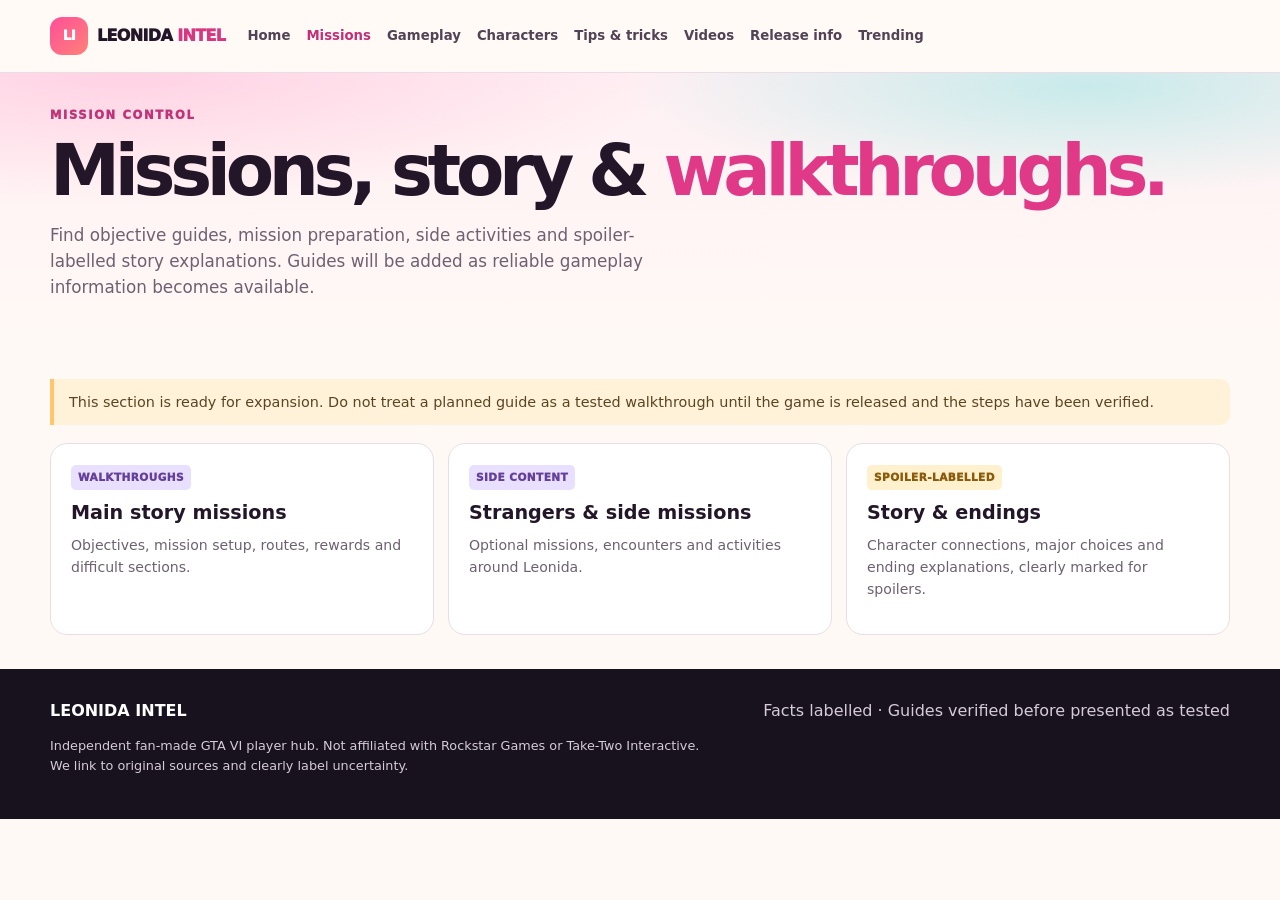
==== missions.html @ b8cf9b19 "Build gamer-first multi-page website" ====
<!doctype html><html lang="en"><head><meta charset="utf-8"><meta name="viewport" content="width=device-width, initial-scale=1"><meta name="description" content="Leonida Intel is a gamer-first GTA VI guide hub."><title>Missions, story & walkthroughs | Leonida Intel</title><link rel="stylesheet" href="styles.css"></head><body><header><div class="shell nav"><a class="brand" href="index.html"><span class="mark">LI</span><span>LEONIDA <em>INTEL</em></span></a><nav aria-label="Main navigation"><a href="index.html" class="">Home</a><a href="missions.html" class="active">Missions</a><a href="gameplay.html" class="">Gameplay</a><a href="characters.html" class="">Characters</a><a href="tips.html" class="">Tips & tricks</a><a href="videos.html" class="">Videos</a><a href="release.html" class="">Release info</a><a href="news.html" class="">Trending</a></nav></div></header><main>
<section class="hero"><div class="shell"><div class="eyebrow">Mission control</div><h1>Missions, story & <span>walkthroughs.</span></h1><p>Find objective guides, mission preparation, side activities and spoiler-labelled story explanations. Guides will be added as reliable gameplay information becomes available.</p></div></section>
<section class="section"><div class="shell"><div class="notice">This section is ready for expansion. Do not treat a planned guide as a tested walkthrough until the game is released and the steps have been verified.</div><div class="feature-grid" style="margin-top:18px"><article class="feature"><span class="tag gameplay">Walkthroughs</span><h3>Main story missions</h3><p>Objectives, mission setup, routes, rewards and difficult sections.</p></article><article class="feature"><span class="tag gameplay">Side content</span><h3>Strangers & side missions</h3><p>Optional missions, encounters and activities around Leonida.</p></article><article class="feature"><span class="tag speculation">Spoiler-labelled</span><h3>Story & endings</h3><p>Character connections, major choices and ending explanations, clearly marked for spoilers.</p></article></div></div></section>
</main><footer class="footer"><div class="shell footer-inner"><div><strong>LEONIDA INTEL</strong><p>Independent fan-made GTA VI player hub. Not affiliated with Rockstar Games or Take-Two Interactive. We link to original sources and clearly label uncertainty.</p></div><div>Facts labelled · Guides verified before presented as tested</div></div></footer><script src="site.js"></script></body></html>
---- styles.css ----
:root{--ink:#241629;--night:#21142b;--paper:#fff9f5;--muted:#756878;--line:#eadde5;--pink:#ff4f9a;--coral:#ff8177;--cyan:#5bded7;--gold:#ffc66d;--purple:#7953a6;--radius:18px}
*{box-sizing:border-box}html{scroll-behavior:smooth}body{margin:0;background:var(--paper);color:var(--ink);font:16px/1.55 system-ui,-apple-system,"Segoe UI",sans-serif}a{color:inherit;text-decoration:none}a:hover{color:#bd2f75}.shell{width:min(1180px,calc(100% - 32px));margin:auto}header{position:sticky;top:0;z-index:10;background:#fffaf5ed;backdrop-filter:blur(12px);border-bottom:1px solid var(--line)}.nav{min-height:72px;display:flex;align-items:center;gap:22px}.brand{display:flex;align-items:center;gap:9px;font-weight:1000;white-space:nowrap;letter-spacing:-.04em}.mark{width:38px;height:38px;border-radius:12px;background:linear-gradient(135deg,var(--pink),var(--coral));display:grid;place-items:center;color:#fff;font-size:.85rem}.brand em{font-style:normal;color:#d93682}nav{display:flex;gap:16px;overflow-x:auto;white-space:nowrap;flex:1;scrollbar-width:none}nav a{font-size:.83rem;font-weight:850;color:#514355}.nav a.active{color:#c22e78}.hero{padding:34px 0 28px;background:radial-gradient(ellipse at 85% 5%,#5bded755,transparent 30%),radial-gradient(ellipse at 10% 0%,#ff4f9a30,transparent 34%),linear-gradient(180deg,#fff0f4,#fff9f5)}.hero-grid{display:grid;grid-template-columns:.9fr 1.1fr;gap:28px;align-items:center}.eyebrow{color:#bf3478;font-size:.72rem;font-weight:1000;letter-spacing:.14em;text-transform:uppercase}.hero h1{font-size:clamp(2.7rem,5.5vw,5rem);line-height:.94;letter-spacing:-.075em;margin:13px 0 18px}.hero h1 span{color:#df3988}.hero p{color:#6e6172;max-width:600px;font-size:1.05rem}.hero-image{position:relative;display:block;min-height:340px;aspect-ratio:16/10;overflow:hidden;border-radius:24px;background:linear-gradient(135deg,#25142f,#7953a6 45%,#ff4f9a 75%,#ffc66d);box-shadow:0 18px 42px #30172b20}.hero-image img{width:100%;height:100%;position:absolute;inset:0;object-fit:cover}.hero-image:after{content:"";position:absolute;inset:35% 0 0;background:linear-gradient(transparent,#140e24c9)}.image-caption{position:absolute;bottom:18px;left:20px;right:20px;color:white;z-index:1;font-weight:950;font-size:1.15rem}.play-button{position:absolute;z-index:2;top:50%;left:50%;transform:translate(-50%,-50%);width:64px;height:64px;border-radius:50%;background:#fff;color:#241629;display:grid;place-items:center;font-size:1.35rem;box-shadow:0 5px 25px #0004}.release-stamp{display:inline-flex;flex-direction:column;gap:2px;border:3px solid var(--pink);border-radius:12px;padding:10px 15px;transform:rotate(-2deg);background:#fff9f0;color:#4b203e;margin-top:14px;box-shadow:4px 4px 0 #ff4f9a35}.release-stamp strong{font-size:1.12rem;line-height:1.1}.release-stamp small{font-size:.65rem;letter-spacing:.12em;text-transform:uppercase;font-weight:950}.actions{display:flex;gap:10px;flex-wrap:wrap;margin-top:18px}.btn{display:inline-flex;border-radius:999px;padding:12px 17px;font-weight:900}.primary{background:var(--night);color:white}.secondary{background:#fff;border:1px solid var(--line)}.section{padding:34px 0}.section-head{display:flex;justify-content:space-between;align-items:end;gap:16px;margin-bottom:18px}.section-head h2{font-size:clamp(1.65rem,3vw,2.25rem);line-height:1.05;letter-spacing:-.05em;margin:5px 0 0}.section-head p{font-size:.86rem;color:var(--muted);margin:0}.tile-grid{display:grid;grid-template-columns:repeat(4,minmax(0,1fr));gap:14px}.tile{position:relative;display:flex;min-height:190px;flex-direction:column;justify-content:end;overflow:hidden;border-radius:17px;background:linear-gradient(145deg,#26152f,#7953a6 55%,#ff4f9a);color:#fff;padding:18px;isolation:isolate}.tile img{position:absolute;inset:0;width:100%;height:100%;object-fit:cover;z-index:-2;transition:transform .3s}.tile:after{content:"";position:absolute;inset:20% 0 0;background:linear-gradient(transparent,#160d25e8);z-index:-1}.tile:hover img{transform:scale(1.05)}.tile small{font-size:.68rem;font-weight:950;text-transform:uppercase;letter-spacing:.12em;color:#ffd5e7}.tile h3{font-size:1.25rem;line-height:1.1;margin:6px 0}.tile p{font-size:.8rem;color:#fff;margin:0}.cards{display:grid;grid-template-columns:repeat(3,minmax(0,1fr));gap:15px}.content-card{background:#fff;border:1px solid var(--line);border-radius:17px;overflow:hidden;min-width:0}.image{aspect-ratio:16/9;background:linear-gradient(135deg,#21152b,#7953a6 50%,#ff4f9a);position:relative;overflow:hidden;display:grid;place-items:center;color:#fff;font-size:3rem;font-weight:1000}.image img{width:100%;height:100%;object-fit:cover;display:block}.play-small{position:absolute;bottom:10px;left:10px;background:#21152be8;color:#fff;border-radius:99px;width:40px;height:40px;display:grid;place-items:center}.body{padding:15px}.meta{display:flex;justify-content:space-between;align-items:center;gap:8px;color:var(--muted);font-size:.74rem}.tag{display:inline-flex;width:max-content;max-width:100%;border-radius:5px;padding:4px 7px;font-size:.66rem;font-weight:1000;letter-spacing:.04em;text-transform:uppercase;background:#fce0ec;color:#a92768}.tag.official{background:#dff6e5;color:#246d3d}.tag.reported{background:#dff3ff;color:#175b7c}.tag.speculation{background:#fff0ce;color:#8b5b0b}.tag.gameplay{background:#e9e0ff;color:#65409a}.body h3{font-size:1.05rem;line-height:1.25;margin:10px 0}.body p{font-size:.84rem;color:var(--muted);margin:0 0 12px}.card-link{font-size:.82rem;font-weight:950;color:#bd2f75}.rank{font-weight:1000;color:#c5317b}.filters{display:flex;gap:8px;flex-wrap:wrap;margin-bottom:17px}.filters button{border:1px solid var(--line);background:#fff;border-radius:999px;padding:8px 12px;font-size:.79rem;font-weight:850;cursor:pointer}.filters button.active{background:var(--night);color:#fff;border-color:var(--night)}.dark{background:var(--night);color:#fff}.dark .section-head p{color:#c9bacf}.dark .eyebrow{color:var(--cyan)}.dark .content-card{color:var(--ink)}.feature-grid{display:grid;grid-template-columns:repeat(3,minmax(0,1fr));gap:14px}.feature{border-radius:17px;padding:20px;background:#fff;border:1px solid var(--line)}.feature h3{font-size:1.2rem;margin:8px 0}.feature p{font-size:.88rem;color:#6d6071;margin:0 0 13px}.notice{border-left:4px solid var(--gold);padding:12px 15px;background:#fff2d9;border-radius:0 10px 10px 0;color:#5b4421;font-size:.9rem}.status{font-size:.8rem;color:var(--muted);margin-top:12px}.empty{padding:22px;border:1px dashed #d9c9d5;border-radius:14px;color:var(--muted);background:#fff}.footer{background:#17121d;color:#d6cbd9;padding:30px 0}.footer-inner{display:flex;justify-content:space-between;gap:22px;flex-wrap:wrap}.footer p{font-size:.8rem;max-width:650px}.footer strong{color:#fff}.hide{display:none!important}@media(max-width:900px){.nav{flex-wrap:wrap;padding:10px 0;gap:12px}.nav nav{order:3;flex-basis:100%;padding-bottom:4px}.hero-grid{grid-template-columns:1fr}.hero-image{min-height:250px}.tile-grid{grid-template-columns:repeat(2,minmax(0,1fr))}.cards,.feature-grid{grid-template-columns:repeat(2,minmax(0,1fr))}}@media(max-width:560px){.shell{width:calc(100% - 24px)}.hero{padding-top:25px}.hero-image{min-height:220px}.tile-grid,.cards,.feature-grid{grid-template-columns:1fr}.section{padding:27px 0}.section-head{align-items:start;flex-direction:column}.hero h1{font-size:3rem}}
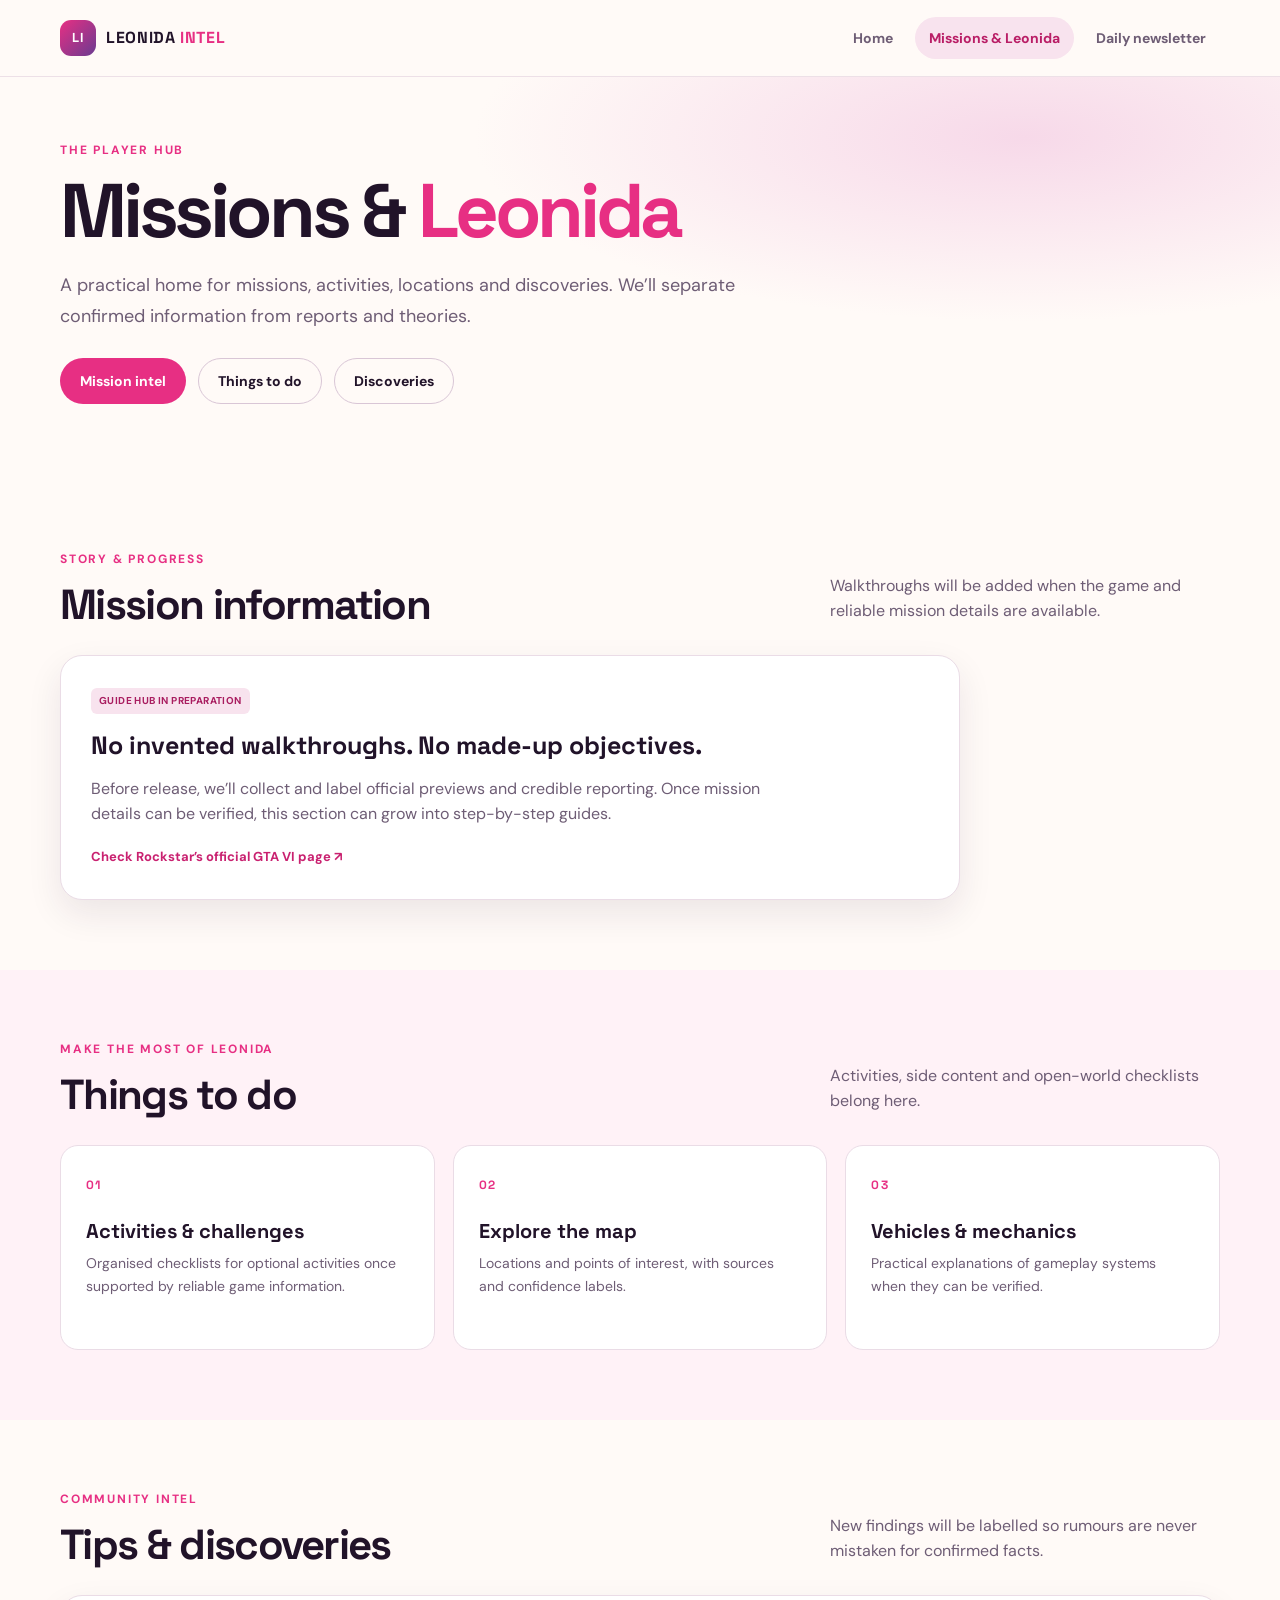
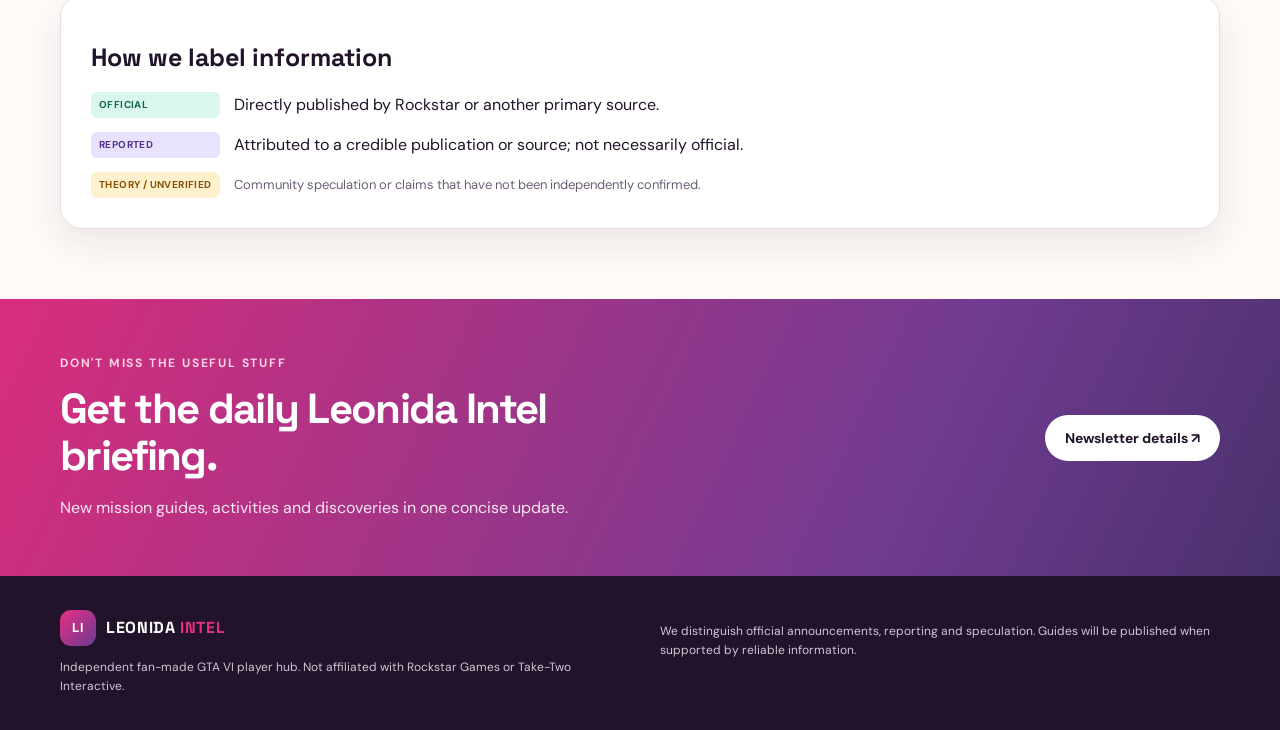
==== commit 24895835: "Simplify Leonida Intel website and navigation" ====
--- a/missions.html
+++ b/missions.html
@@ -1,4 +1,5 @@
-<!doctype html><html lang="en"><head><meta charset="utf-8"><meta name="viewport" content="width=device-width, initial-scale=1"><meta name="description" content="Leonida Intel is a gamer-first GTA VI guide hub."><title>Missions, story & walkthroughs | Leonida Intel</title><link rel="stylesheet" href="styles.css"></head><body><header><div class="shell nav"><a class="brand" href="index.html"><span class="mark">LI</span><span>LEONIDA <em>INTEL</em></span></a><nav aria-label="Main navigation"><a href="index.html" class="">Home</a><a href="missions.html" class="active">Missions</a><a href="gameplay.html" class="">Gameplay</a><a href="characters.html" class="">Characters</a><a href="tips.html" class="">Tips & tricks</a><a href="videos.html" class="">Videos</a><a href="release.html" class="">Release info</a><a href="news.html" class="">Trending</a></nav></div></header><main>
-<section class="hero"><div class="shell"><div class="eyebrow">Mission control</div><h1>Missions, story & <span>walkthroughs.</span></h1><p>Find objective guides, mission preparation, side activities and spoiler-labelled story explanations. Guides will be added as reliable gameplay information becomes available.</p></div></section>
-<section class="section"><div class="shell"><div class="notice">This section is ready for expansion. Do not treat a planned guide as a tested walkthrough until the game is released and the steps have been verified.</div><div class="feature-grid" style="margin-top:18px"><article class="feature"><span class="tag gameplay">Walkthroughs</span><h3>Main story missions</h3><p>Objectives, mission setup, routes, rewards and difficult sections.</p></article><article class="feature"><span class="tag gameplay">Side content</span><h3>Strangers & side missions</h3><p>Optional missions, encounters and activities around Leonida.</p></article><article class="feature"><span class="tag speculation">Spoiler-labelled</span><h3>Story & endings</h3><p>Character connections, major choices and ending explanations, clearly marked for spoilers.</p></article></div></div></section>
-</main><footer class="footer"><div class="shell footer-inner"><div><strong>LEONIDA INTEL</strong><p>Independent fan-made GTA VI player hub. Not affiliated with Rockstar Games or Take-Two Interactive. We link to original sources and clearly label uncertainty.</p></div><div>Facts labelled · Guides verified before presented as tested</div></div></footer><script src="site.js"></script></body></html>+<!doctype html><html lang="en"><head><meta charset="utf-8"><meta name="viewport" content="width=device-width, initial-scale=1"><meta name="theme-color" content="#201124"><meta name="description" content="Leonida Intel: GTA VI missions, things to do in Leonida and a daily digest of useful player discoveries."><link rel="stylesheet" href="styles.css"><title>Missions & Leonida | Leonida Intel</title></head><body><header class="site-header"><div class="wrap nav-wrap"><a class="brand" href="index.html" aria-label="Leonida Intel home"><span class="brand-mark">LI</span><span>LEONIDA <b>INTEL</b></span></a><nav id="site-nav" class="nav" aria-label="Main navigation"><a data-nav="home" href="index.html">Home</a><a data-nav="missions" href="missions.html">Missions &amp; Leonida</a><a data-nav="newsletter" href="newsletter.html">Daily newsletter</a></nav><button class="menu-toggle" type="button" aria-expanded="false" aria-controls="site-nav">Menu</button></div></header><main><section class="page-hero"><div class="wrap"><p class="eyebrow">THE PLAYER HUB</p><h1>Missions &amp; <span>Leonida</span></h1><p class="lead">A practical home for missions, activities, locations and discoveries. We’ll separate confirmed information from reports and theories.</p><div class="button-row"><a class="button button-primary" href="#missions">Mission intel</a><a class="button button-outline" href="#things-to-do">Things to do</a><a class="button button-outline" href="#discoveries">Discoveries</a></div></div></section>
+<section class="section" id="missions"><div class="wrap"><div class="section-heading"><div><p class="eyebrow">STORY &amp; PROGRESS</p><h2>Mission information</h2></div><p>Walkthroughs will be added when the game and reliable mission details are available.</p></div><div class="notice-card"><span class="status-pill status-prep">GUIDE HUB IN PREPARATION</span><h3>No invented walkthroughs. No made-up objectives.</h3><p>Before release, we’ll collect and label official previews and credible reporting. Once mission details can be verified, this section can grow into step-by-step guides.</p><a class="text-link" href="https://www.rockstargames.com/VI" target="_blank" rel="noopener noreferrer">Check Rockstar’s official GTA VI page ↗</a></div></div></section>
+<section class="section alt-section" id="things-to-do"><div class="wrap"><div class="section-heading"><div><p class="eyebrow">MAKE THE MOST OF LEONIDA</p><h2>Things to do</h2></div><p>Activities, side content and open-world checklists belong here.</p></div><div class="three-grid"><article class="info-card"><span class="card-index">01</span><h3>Activities &amp; challenges</h3><p>Organised checklists for optional activities once supported by reliable game information.</p></article><article class="info-card"><span class="card-index">02</span><h3>Explore the map</h3><p>Locations and points of interest, with sources and confidence labels.</p></article><article class="info-card"><span class="card-index">03</span><h3>Vehicles &amp; mechanics</h3><p>Practical explanations of gameplay systems when they can be verified.</p></article></div></div></section>
+<section class="section" id="discoveries"><div class="wrap"><div class="section-heading"><div><p class="eyebrow">COMMUNITY INTEL</p><h2>Tips &amp; discoveries</h2></div><p>New findings will be labelled so rumours are never mistaken for confirmed facts.</p></div><div class="notice-card discovery-card"><h3>How we label information</h3><div class="label-list"><span class="status-pill status-official">Official</span><span>Directly published by Rockstar or another primary source.</span><span class="status-pill status-reported">Reported</span><span>Attributed to a credible publication or source; not necessarily official.</span><span class="status-pill status-theory">Theory / unverified</span><span>Community speculation or claims that have not been independently confirmed.</span></div></div></div></section>
+<section class="newsletter-band"><div class="wrap newsletter-band-inner"><div><p class="eyebrow">DON'T MISS THE USEFUL STUFF</p><h2>Get the daily Leonida Intel briefing.</h2><p>New mission guides, activities and discoveries in one concise update.</p></div><a class="button button-light" href="newsletter.html">Newsletter details ↗</a></div></section></main><footer class="footer"><div class="wrap footer-inner"><div><a class="brand footer-brand" href="index.html"><span class="brand-mark">LI</span><span>LEONIDA <b>INTEL</b></span></a><p>Independent fan-made GTA VI player hub. Not affiliated with Rockstar Games or Take-Two Interactive.</p></div><p class="footer-note">We distinguish official announcements, reporting and speculation. Guides will be published when supported by reliable information.</p></div></footer><script src="site.js" defer></script></body></html>
--- a/styles.css
+++ b/styles.css
@@ -1,3 +1,3 @@
-
-:root{--ink:#241629;--night:#21142b;--paper:#fff9f5;--muted:#756878;--line:#eadde5;--pink:#ff4f9a;--coral:#ff8177;--cyan:#5bded7;--gold:#ffc66d;--purple:#7953a6;--radius:18px}
-*{box-sizing:border-box}html{scroll-behavior:smooth}body{margin:0;background:var(--paper);color:var(--ink);font:16px/1.55 system-ui,-apple-system,"Segoe UI",sans-serif}a{color:inherit;text-decoration:none}a:hover{color:#bd2f75}.shell{width:min(1180px,calc(100% - 32px));margin:auto}header{position:sticky;top:0;z-index:10;background:#fffaf5ed;backdrop-filter:blur(12px);border-bottom:1px solid var(--line)}.nav{min-height:72px;display:flex;align-items:center;gap:22px}.brand{display:flex;align-items:center;gap:9px;font-weight:1000;white-space:nowrap;letter-spacing:-.04em}.mark{width:38px;height:38px;border-radius:12px;background:linear-gradient(135deg,var(--pink),var(--coral));display:grid;place-items:center;color:#fff;font-size:.85rem}.brand em{font-style:normal;color:#d93682}nav{display:flex;gap:16px;overflow-x:auto;white-space:nowrap;flex:1;scrollbar-width:none}nav a{font-size:.83rem;font-weight:850;color:#514355}.nav a.active{color:#c22e78}.hero{padding:34px 0 28px;background:radial-gradient(ellipse at 85% 5%,#5bded755,transparent 30%),radial-gradient(ellipse at 10% 0%,#ff4f9a30,transparent 34%),linear-gradient(180deg,#fff0f4,#fff9f5)}.hero-grid{display:grid;grid-template-columns:.9fr 1.1fr;gap:28px;align-items:center}.eyebrow{color:#bf3478;font-size:.72rem;font-weight:1000;letter-spacing:.14em;text-transform:uppercase}.hero h1{font-size:clamp(2.7rem,5.5vw,5rem);line-height:.94;letter-spacing:-.075em;margin:13px 0 18px}.hero h1 span{color:#df3988}.hero p{color:#6e6172;max-width:600px;font-size:1.05rem}.hero-image{position:relative;display:block;min-height:340px;aspect-ratio:16/10;overflow:hidden;border-radius:24px;background:linear-gradient(135deg,#25142f,#7953a6 45%,#ff4f9a 75%,#ffc66d);box-shadow:0 18px 42px #30172b20}.hero-image img{width:100%;height:100%;position:absolute;inset:0;object-fit:cover}.hero-image:after{content:"";position:absolute;inset:35% 0 0;background:linear-gradient(transparent,#140e24c9)}.image-caption{position:absolute;bottom:18px;left:20px;right:20px;color:white;z-index:1;font-weight:950;font-size:1.15rem}.play-button{position:absolute;z-index:2;top:50%;left:50%;transform:translate(-50%,-50%);width:64px;height:64px;border-radius:50%;background:#fff;color:#241629;display:grid;place-items:center;font-size:1.35rem;box-shadow:0 5px 25px #0004}.release-stamp{display:inline-flex;flex-direction:column;gap:2px;border:3px solid var(--pink);border-radius:12px;padding:10px 15px;transform:rotate(-2deg);background:#fff9f0;color:#4b203e;margin-top:14px;box-shadow:4px 4px 0 #ff4f9a35}.release-stamp strong{font-size:1.12rem;line-height:1.1}.release-stamp small{font-size:.65rem;letter-spacing:.12em;text-transform:uppercase;font-weight:950}.actions{display:flex;gap:10px;flex-wrap:wrap;margin-top:18px}.btn{display:inline-flex;border-radius:999px;padding:12px 17px;font-weight:900}.primary{background:var(--night);color:white}.secondary{background:#fff;border:1px solid var(--line)}.section{padding:34px 0}.section-head{display:flex;justify-content:space-between;align-items:end;gap:16px;margin-bottom:18px}.section-head h2{font-size:clamp(1.65rem,3vw,2.25rem);line-height:1.05;letter-spacing:-.05em;margin:5px 0 0}.section-head p{font-size:.86rem;color:var(--muted);margin:0}.tile-grid{display:grid;grid-template-columns:repeat(4,minmax(0,1fr));gap:14px}.tile{position:relative;display:flex;min-height:190px;flex-direction:column;justify-content:end;overflow:hidden;border-radius:17px;background:linear-gradient(145deg,#26152f,#7953a6 55%,#ff4f9a);color:#fff;padding:18px;isolation:isolate}.tile img{position:absolute;inset:0;width:100%;height:100%;object-fit:cover;z-index:-2;transition:transform .3s}.tile:after{content:"";position:absolute;inset:20% 0 0;background:linear-gradient(transparent,#160d25e8);z-index:-1}.tile:hover img{transform:scale(1.05)}.tile small{font-size:.68rem;font-weight:950;text-transform:uppercase;letter-spacing:.12em;color:#ffd5e7}.tile h3{font-size:1.25rem;line-height:1.1;margin:6px 0}.tile p{font-size:.8rem;color:#fff;margin:0}.cards{display:grid;grid-template-columns:repeat(3,minmax(0,1fr));gap:15px}.content-card{background:#fff;border:1px solid var(--line);border-radius:17px;overflow:hidden;min-width:0}.image{aspect-ratio:16/9;background:linear-gradient(135deg,#21152b,#7953a6 50%,#ff4f9a);position:relative;overflow:hidden;display:grid;place-items:center;color:#fff;font-size:3rem;font-weight:1000}.image img{width:100%;height:100%;object-fit:cover;display:block}.play-small{position:absolute;bottom:10px;left:10px;background:#21152be8;color:#fff;border-radius:99px;width:40px;height:40px;display:grid;place-items:center}.body{padding:15px}.meta{display:flex;justify-content:space-between;align-items:center;gap:8px;color:var(--muted);font-size:.74rem}.tag{display:inline-flex;width:max-content;max-width:100%;border-radius:5px;padding:4px 7px;font-size:.66rem;font-weight:1000;letter-spacing:.04em;text-transform:uppercase;background:#fce0ec;color:#a92768}.tag.official{background:#dff6e5;color:#246d3d}.tag.reported{background:#dff3ff;color:#175b7c}.tag.speculation{background:#fff0ce;color:#8b5b0b}.tag.gameplay{background:#e9e0ff;color:#65409a}.body h3{font-size:1.05rem;line-height:1.25;margin:10px 0}.body p{font-size:.84rem;color:var(--muted);margin:0 0 12px}.card-link{font-size:.82rem;font-weight:950;color:#bd2f75}.rank{font-weight:1000;color:#c5317b}.filters{display:flex;gap:8px;flex-wrap:wrap;margin-bottom:17px}.filters button{border:1px solid var(--line);background:#fff;border-radius:999px;padding:8px 12px;font-size:.79rem;font-weight:850;cursor:pointer}.filters button.active{background:var(--night);color:#fff;border-color:var(--night)}.dark{background:var(--night);color:#fff}.dark .section-head p{color:#c9bacf}.dark .eyebrow{color:var(--cyan)}.dark .content-card{color:var(--ink)}.feature-grid{display:grid;grid-template-columns:repeat(3,minmax(0,1fr));gap:14px}.feature{border-radius:17px;padding:20px;background:#fff;border:1px solid var(--line)}.feature h3{font-size:1.2rem;margin:8px 0}.feature p{font-size:.88rem;color:#6d6071;margin:0 0 13px}.notice{border-left:4px solid var(--gold);padding:12px 15px;background:#fff2d9;border-radius:0 10px 10px 0;color:#5b4421;font-size:.9rem}.status{font-size:.8rem;color:var(--muted);margin-top:12px}.empty{padding:22px;border:1px dashed #d9c9d5;border-radius:14px;color:var(--muted);background:#fff}.footer{background:#17121d;color:#d6cbd9;padding:30px 0}.footer-inner{display:flex;justify-content:space-between;gap:22px;flex-wrap:wrap}.footer p{font-size:.8rem;max-width:650px}.footer strong{color:#fff}.hide{display:none!important}@media(max-width:900px){.nav{flex-wrap:wrap;padding:10px 0;gap:12px}.nav nav{order:3;flex-basis:100%;padding-bottom:4px}.hero-grid{grid-template-columns:1fr}.hero-image{min-height:250px}.tile-grid{grid-template-columns:repeat(2,minmax(0,1fr))}.cards,.feature-grid{grid-template-columns:repeat(2,minmax(0,1fr))}}@media(max-width:560px){.shell{width:calc(100% - 24px)}.hero{padding-top:25px}.hero-image{min-height:220px}.tile-grid,.cards,.feature-grid{grid-template-columns:1fr}.section{padding:27px 0}.section-head{align-items:start;flex-direction:column}.hero h1{font-size:3rem}}
+@import url('https://fonts.googleapis.com/css2?family=DM+Sans:wght@400;500;600;700&family=Space+Grotesk:wght@400;500;600;700&display=swap');
+:root{--ink:#211329;--muted:#6e5d75;--paper:#fffaf7;--white:#fff;--pink:#e72f83;--coral:#ff6f79;--aqua:#67e4d4;--purple:#6b3b91;--line:#eadce6;--dark:#211329;--shadow:0 14px 35px rgba(48,22,51,.09);--radius:22px}*{box-sizing:border-box}html{scroll-behavior:smooth;scroll-padding-top:90px}body{margin:0;background:var(--paper);color:var(--ink);font-family:'DM Sans',Arial,sans-serif;line-height:1.6}a{color:inherit}img{max-width:100%;display:block}.wrap{width:min(1160px,calc(100% - 40px));margin-inline:auto}.site-header{position:sticky;top:0;z-index:20;background:rgba(255,250,247,.94);backdrop-filter:blur(14px);border-bottom:1px solid rgba(234,220,230,.85)}.nav-wrap{min-height:76px;display:flex;align-items:center;gap:28px}.brand{display:inline-flex;align-items:center;gap:10px;text-decoration:none;font-family:'Space Grotesk',sans-serif;font-weight:700;letter-spacing:.04em;white-space:nowrap}.brand b{color:var(--pink)}.brand-mark{width:36px;height:36px;display:grid;place-items:center;background:linear-gradient(135deg,var(--pink),var(--purple));color:white;border-radius:11px;font-size:13px}.nav{margin-left:auto;display:flex;align-items:center;gap:8px}.nav a{font-size:14px;font-weight:700;text-decoration:none;padding:10px 14px;border-radius:999px;color:var(--muted);transition:background .18s,color .18s}.nav a:hover,.nav a[aria-current=page]{background:#f8e3ee;color:#b91e66}.menu-toggle{display:none;border:1px solid var(--line);background:white;color:var(--ink);font:inherit;font-weight:700;padding:9px 14px;border-radius:999px;cursor:pointer}.hero{padding:54px 0 64px;background:radial-gradient(ellipse at 75% 20%,#fbe1ec 0,transparent 38%),var(--paper)}.hero-grid{display:grid;grid-template-columns:1fr .94fr;align-items:center;gap:58px}.eyebrow{font-size:12px;letter-spacing:.15em;font-weight:700;color:var(--pink);margin:0 0 12px}.hero h1,.page-hero h1{font:700 clamp(42px,6vw,76px)/1.03 'Space Grotesk',sans-serif;letter-spacing:-.055em;margin:0 0 20px}.hero h1 span,.page-hero h1 span{color:var(--pink)}.lead{font-size:18px;line-height:1.7;color:var(--muted);max-width:590px;margin:0 0 25px}.button-row{display:flex;gap:12px;flex-wrap:wrap;margin:26px 0}.button{min-height:46px;display:inline-flex;align-items:center;justify-content:center;gap:8px;padding:12px 19px;border-radius:999px;text-decoration:none;font:700 14px 'DM Sans',sans-serif;border:1px solid transparent;transition:transform .18s,box-shadow .18s,background .18s,color .18s;cursor:pointer}.button:hover{transform:translateY(-2px);box-shadow:0 8px 18px rgba(45,20,49,.14)}.button:focus-visible,.nav a:focus-visible,.text-link:focus-visible,.brand:focus-visible,.feature-card:focus-visible{outline:3px solid var(--aqua);outline-offset:3px}.button-primary{background:var(--pink);color:white}.button-primary:hover{background:#c92170}.button-outline{background:transparent;color:var(--ink);border-color:#d9c6d6}.button-outline:hover{background:white;border-color:var(--pink)}.button-light{background:white;color:var(--ink)}.button-light:hover{background:#ffe9f2}.release-panel{margin-top:30px;padding:17px 19px;border:1px solid var(--line);border-radius:16px;background:rgba(255,255,255,.7);display:grid;gap:3px;max-width:420px}.release-label{font-size:10px;letter-spacing:.14em;font-weight:700;color:var(--purple)}.release-panel strong{font-family:'Space Grotesk',sans-serif;font-size:18px}.release-panel a,.text-link{font-size:13px;font-weight:700;color:#c92170;text-decoration:none}.release-panel small{font-size:11px;color:var(--muted);margin-top:5px}.hero-art{position:relative;min-height:390px;border-radius:30px;overflow:hidden;text-decoration:none;isolation:isolate;background:linear-gradient(155deg,#ff9e95 0%,#ef4d91 38%,#733b9b 70%,#231532 100%);box-shadow:var(--shadow)}.hero-art:before{content:"";position:absolute;inset:45% -10% -20%;background:linear-gradient(160deg,transparent 0 18%,rgba(25,19,47,.8) 18% 21%,#24162e 21%);clip-path:polygon(0 35%,12% 23%,18% 38%,30% 10%,38% 34%,48% 18%,58% 37%,69% 6%,79% 28%,90% 14%,100% 30%,100% 100%,0 100%);z-index:-1}.art-sun{position:absolute;width:205px;height:205px;border-radius:50%;background:linear-gradient(#ffd8a2,#ff7e98);top:50px;left:calc(50% - 102px);box-shadow:0 0 65px rgba(255,213,174,.35)}.art-city{position:absolute;left:0;right:0;top:46%;text-align:center;color:white;font:700 clamp(30px,4vw,49px)/1 'Space Grotesk',sans-serif;letter-spacing:.13em;text-shadow:0 3px 18px rgba(26,14,39,.35)}.art-city small{display:inline-block;font:700 10px 'DM Sans',sans-serif;letter-spacing:.3em;margin-top:12px}.art-caption{position:absolute;bottom:22px;left:25px;right:25px;color:#fff;font-size:11px;font-weight:700;letter-spacing:.17em}.art-palm{position:absolute;color:#25162e;font-size:150px;line-height:1;opacity:.8}.palm-one{left:4%;top:14%;transform:rotate(-25deg)}.palm-two{right:2%;top:20%;transform:rotate(25deg)}.section{padding:70px 0}.section-heading{display:flex;align-items:end;justify-content:space-between;gap:24px;margin-bottom:27px}.section-heading h2,.newsletter-band h2,.newsletter-layout h2{font:700 clamp(29px,4vw,42px)/1.12 'Space Grotesk',sans-serif;letter-spacing:-.04em;margin:0}.section-heading>p{max-width:390px;color:var(--muted);margin:0 0 4px}.feature-grid{display:grid;grid-template-columns:repeat(3,1fr);gap:18px}.feature-card{position:relative;min-height:280px;border-radius:var(--radius);padding:25px;overflow:hidden;display:flex;flex-direction:column;align-items:flex-start;text-decoration:none;color:white;isolation:isolate;transition:transform .2s,box-shadow .2s}.feature-card:hover{transform:translateY(-4px);box-shadow:var(--shadow)}.feature-card:before{content:"";position:absolute;inset:0;z-index:-2;background:linear-gradient(145deg,#f66b8b,#633c91)}.feature-card:after{content:"";position:absolute;inset:38% -20% -30%;z-index:-1;background:rgba(25,14,40,.72);clip-path:polygon(0 30%,20% 10%,34% 32%,47% 0,64% 28%,78% 7%,100% 24%,100% 100%,0 100%)}.feature-world:before{background:linear-gradient(145deg,#4fd7c7,#3b4a89)}.feature-secrets:before{background:linear-gradient(145deg,#ffb37e,#e52c80 50%,#573a86)}.feature-number{font-size:10px;letter-spacing:.16em;font-weight:700;opacity:.9}.feature-card h3{font:700 25px/1.15 'Space Grotesk',sans-serif;margin:auto 0 8px}.feature-card p{font-size:14px;color:#f6eaf5;max-width:310px;margin:0 0 18px}.feature-link{font-size:13px;font-weight:700}.trend-section{background:#fff2f7}.trend-grid{display:grid;grid-template-columns:repeat(3,minmax(0,1fr));gap:18px;align-items:stretch}.trend-card{background:white;border:1px solid var(--line);border-radius:18px;padding:22px;min-width:0;display:flex;flex-direction:column;min-height:205px;box-shadow:0 4px 16px rgba(48,22,51,.03)}.trend-card h3{font:700 19px/1.25 'Space Grotesk',sans-serif;margin:12px 0 8px;overflow-wrap:anywhere}.trend-card p{font-size:13px;color:var(--muted);margin:0 0 16px;overflow-wrap:anywhere}.trend-card .card-bottom{margin-top:auto;display:flex;align-items:center;justify-content:space-between;gap:10px}.trend-card .rank{font-size:11px;color:var(--pink);font-weight:700}.trend-card a{font-size:12px;color:#c92170;font-weight:700;text-decoration:none}.status-pill{display:inline-flex;align-self:flex-start;border-radius:6px;padding:5px 8px;font-size:10px;font-weight:700;letter-spacing:.04em;text-transform:uppercase}.status-official{background:#d9f7ee;color:#17644f}.status-reported{background:#e9e2ff;color:#54348b}.status-theory{background:#fff0ce;color:#865100}.status-prep{background:#f8e3ee;color:#a91d60}.data-note,.small-note{font-size:12px;color:var(--muted);margin-top:16px}.newsletter-band{padding:55px 0;background:linear-gradient(115deg,#d92d7c,#713b91 70%,#49316c);color:white}.newsletter-band .eyebrow{color:#ffd2e5}.newsletter-band-inner{display:flex;align-items:center;justify-content:space-between;gap:30px}.newsletter-band h2{max-width:650px}.newsletter-band p:not(.eyebrow){max-width:620px;color:#f7e7f1;margin-bottom:0}.footer{background:var(--dark);color:white;padding:34px 0}.footer-inner{display:flex;align-items:start;justify-content:space-between;gap:50px}.footer-brand{color:white}.footer-inner p{font-size:12px;color:#d3c5d7;max-width:560px;margin:12px 0 0}.footer-note{max-width:330px}.page-hero{padding:64px 0 50px;background:radial-gradient(ellipse at 80% 15%,#f7d9e9,transparent 38%),var(--paper)}.page-hero h1{max-width:850px}.page-hero .lead{max-width:750px}.alt-section{background:#fff2f7}.notice-card{padding:30px;border:1px solid var(--line);border-radius:var(--radius);background:white;box-shadow:var(--shadow);max-width:900px}.notice-card h3{font:700 25px/1.2 'Space Grotesk',sans-serif;margin:16px 0 8px}.notice-card p{color:var(--muted);max-width:720px}.three-grid{display:grid;grid-template-columns:repeat(3,1fr);gap:18px}.info-card{padding:25px;border:1px solid var(--line);background:white;border-radius:18px;min-height:205px}.card-index,.newsletter-points article>span{font:700 12px 'Space Grotesk',sans-serif;color:var(--pink);letter-spacing:.1em}.info-card h3,.newsletter-points h3{font:700 20px 'Space Grotesk',sans-serif;margin:22px 0 8px}.info-card p,.newsletter-points p{font-size:14px;color:var(--muted);margin:0}.discovery-card{max-width:none}.label-list{display:grid;grid-template-columns:max-content 1fr;align-items:center;gap:14px;margin-top:20px}.label-list>span:last-child{color:var(--muted);font-size:13px}.newsletter-layout{display:grid;grid-template-columns:1.1fr .9fr;gap:60px;align-items:start}.newsletter-points{margin-top:28px;display:grid;gap:23px}.newsletter-points article{display:grid;grid-template-columns:38px 1fr;gap:12px}.newsletter-points h3{margin:0 0 6px}.signup-card{padding:30px;border:1px solid var(--line);border-radius:var(--radius);background:white;box-shadow:var(--shadow)}.signup-card h2{font-size:28px;margin-bottom:14px}.signup-card>p:not(.eyebrow){color:var(--muted);font-size:14px}.setup-status{display:flex;align-items:center;gap:10px;background:#f8e3ee;border-radius:10px;padding:12px;font-size:12px;font-weight:700;color:#9f205c;margin:22px 0}.status-dot{width:8px;height:8px;background:var(--pink);border-radius:50%;flex:none}.newsletter-hero{padding-bottom:65px}
+@media(max-width:850px){.nav-wrap{gap:12px}.nav{gap:0}.nav a{padding:9px 10px;font-size:12px}.hero-grid{gap:30px}.hero-art{min-height:330px}.feature-grid,.trend-grid,.three-grid{grid-template-columns:repeat(2,minmax(0,1fr))}.newsletter-layout{gap:30px}}@media(max-width:650px){.wrap{width:min(100% - 30px,1160px)}.nav-wrap{min-height:68px;flex-wrap:wrap;justify-content:space-between;padding:12px 0}.menu-toggle{display:inline-flex}.nav{display:none;order:3;width:100%;margin:0;padding:8px 0 4px;flex-direction:column;align-items:stretch}.nav.is-open{display:flex}.nav a{padding:12px 14px;font-size:14px}.hero{padding:35px 0 45px}.hero-grid{grid-template-columns:1fr;gap:28px}.hero h1,.page-hero h1{font-size:clamp(42px,12vw,62px)}.hero-art{min-height:300px}.release-panel{max-width:none}.section{padding:50px 0}.section-heading{align-items:flex-start;flex-direction:column;gap:10px}.feature-grid,.trend-grid,.three-grid{grid-template-columns:1fr}.feature-card{min-height:230px}.trend-card{min-height:170px}.newsletter-band-inner,.footer-inner{flex-direction:column;align-items:flex-start;gap:22px}.page-hero{padding:45px 0 32px}.newsletter-layout{grid-template-columns:1fr;gap:35px}.notice-card,.signup-card{padding:22px}.label-list{grid-template-columns:1fr;gap:8px}.label-list>span:not(.status-pill){margin-bottom:8px}.button-row{gap:9px}.button{width:auto;max-width:100%}}@media(prefers-reduced-motion:reduce){*,*::before,*::after{scroll-behavior:auto!important;transition:none!important}}
